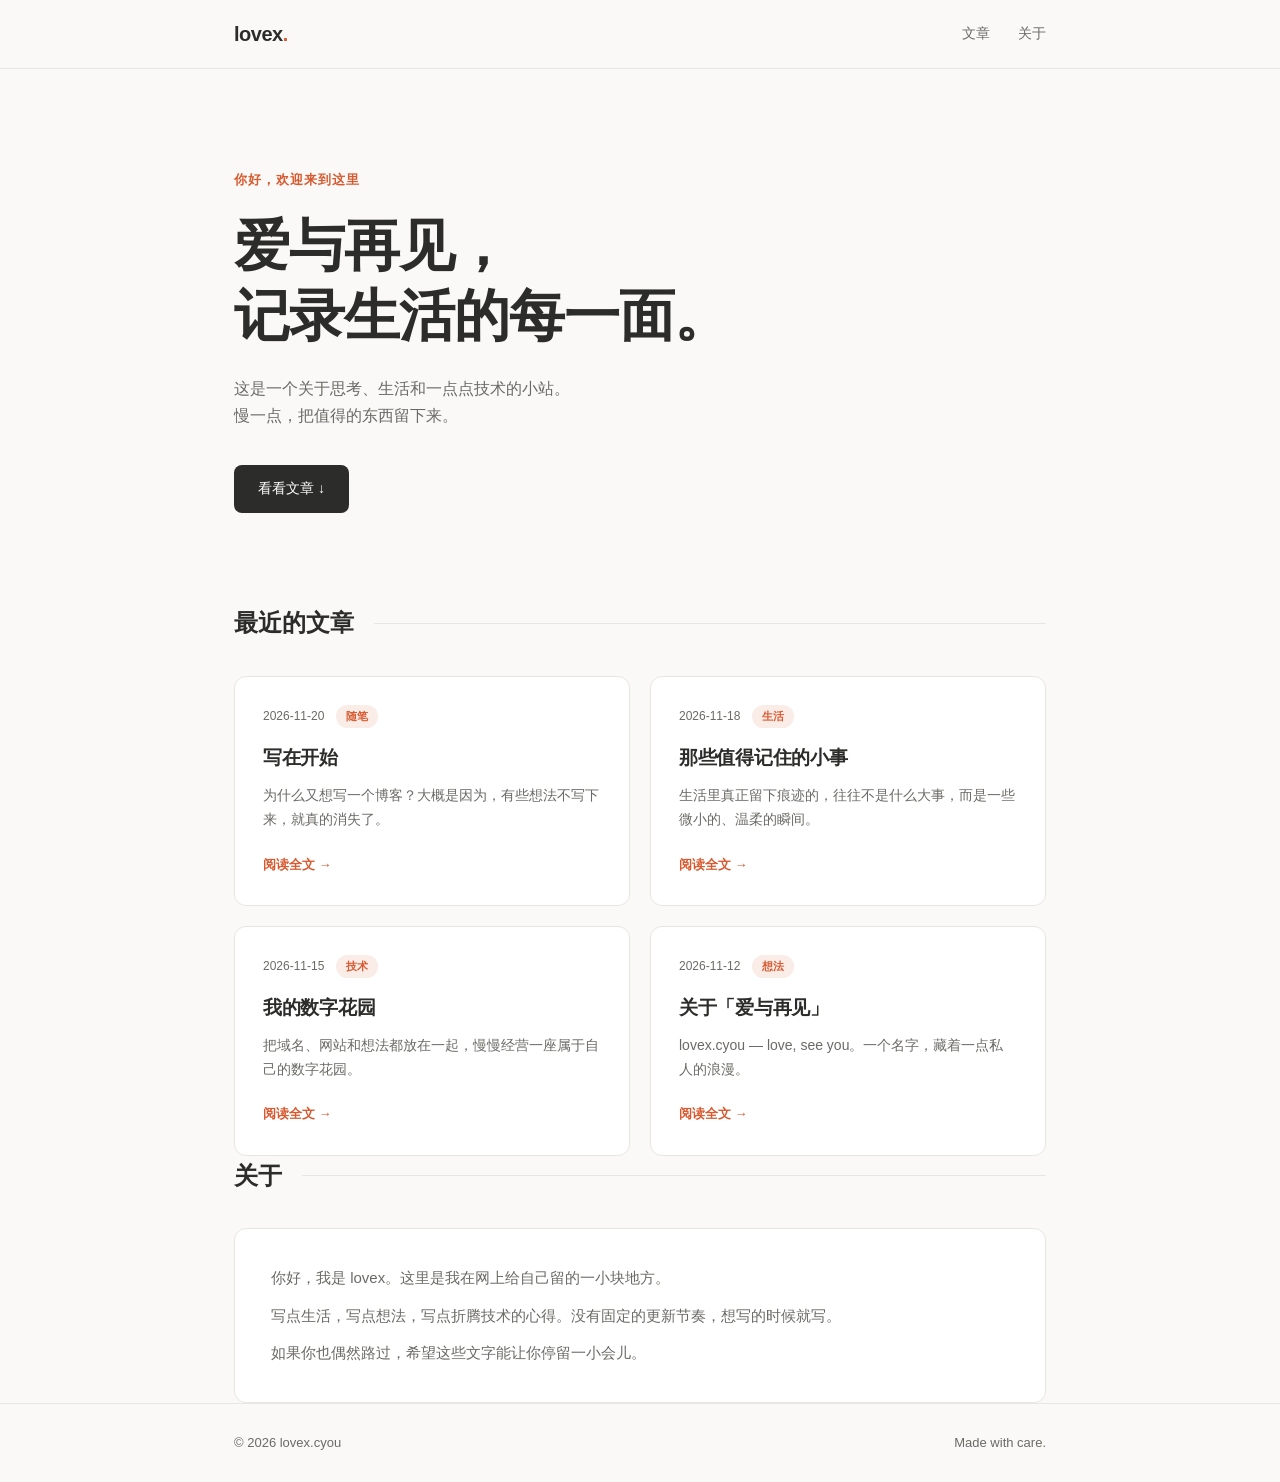
==== index.html @ 2dc6c667 "Add files via upload" ====
<!DOCTYPE html>
<html lang="zh-CN">
<head>
  <meta charset="UTF-8">
  <meta name="viewport" content="width=device-width, initial-scale=1.0">
  <title>lovex · 爱与再见</title>
  <meta name="description" content="lovex 的个人博客，记录生活、想法与值得记住的瞬间。">
  <link rel="stylesheet" href="style.css">
</head>
<body>
  <header class="site-header">
    <div class="container header-inner">
      <a href="#top" class="brand">lovex<span class="brand-dot">.</span></a>
      <nav class="nav">
        <a href="#posts">文章</a>
        <a href="#about">关于</a>
      </nav>
    </div>
  </header>

  <main id="top">
    <section class="hero container">
      <p class="hero-eyebrow">你好，欢迎来到这里</p>
      <h1 class="hero-title">爱与再见，<br>记录生活的每一面。</h1>
      <p class="hero-desc">这是一个关于思考、生活和一点点技术的小站。<br>慢一点，把值得的东西留下来。</p>
      <a href="#posts" class="hero-btn">看看文章 ↓</a>
    </section>

    <section id="posts" class="posts container">
      <div class="section-heading">
        <h2>最近的文章</h2>
        <span class="section-line"></span>
      </div>
      <div class="post-grid">
        <article class="post-card">
          <div class="post-meta"><time>2026-11-20</time><span class="tag">随笔</span></div>
          <h3>写在开始</h3>
          <p>为什么又想写一个博客？大概是因为，有些想法不写下来，就真的消失了。</p>
          <a href="#" class="read-more">阅读全文 →</a>
        </article>
        <article class="post-card">
          <div class="post-meta"><time>2026-11-18</time><span class="tag">生活</span></div>
          <h3>那些值得记住的小事</h3>
          <p>生活里真正留下痕迹的，往往不是什么大事，而是一些微小的、温柔的瞬间。</p>
          <a href="#" class="read-more">阅读全文 →</a>
        </article>
        <article class="post-card">
          <div class="post-meta"><time>2026-11-15</time><span class="tag">技术</span></div>
          <h3>我的数字花园</h3>
          <p>把域名、网站和想法都放在一起，慢慢经营一座属于自己的数字花园。</p>
          <a href="#" class="read-more">阅读全文 →</a>
        </article>
        <article class="post-card">
          <div class="post-meta"><time>2026-11-12</time><span class="tag">想法</span></div>
          <h3>关于「爱与再见」</h3>
          <p>lovex.cyou — love, see you。一个名字，藏着一点私人的浪漫。</p>
          <a href="#" class="read-more">阅读全文 →</a>
        </article>
      </div>
    </section>

    <section id="about" class="about container">
      <div class="section-heading">
        <h2>关于</h2>
        <span class="section-line"></span>
      </div>
      <div class="about-box">
        <p>你好，我是 lovex。这里是我在网上给自己留的一小块地方。</p>
        <p>写点生活，写点想法，写点折腾技术的心得。没有固定的更新节奏，想写的时候就写。</p>
        <p>如果你也偶然路过，希望这些文字能让你停留一小会儿。</p>
      </div>
    </section>
  </main>

  <footer class="site-footer">
    <div class="container footer-inner">
      <span>© 2026 lovex.cyou</span>
      <span>Made with care.</span>
    </div>
  </footer>
</body>
</html>
---- style.css ----
:root {
  --bg: #faf9f7;
  --card: #ffffff;
  --text: #2c2c2a;
  --muted: #6b6a66;
  --accent: #d85a30;
  --accent-soft: #faece7;
  --border: #e8e6e1;
  --radius: 12px;
}

* { margin: 0; padding: 0; box-sizing: border-box; }

html { scroll-behavior: smooth; }

body {
  font-family: -apple-system, BlinkMacSystemFont, "Segoe UI", "PingFang SC", "Hiragino Sans GB", "Microsoft YaHei", sans-serif;
  background: var(--bg);
  color: var(--text);
  line-height: 1.7;
  -webkit-font-smoothing: antialiased;
}

.container { max-width: 860px; margin: 0 auto; padding: 0 24px; }

.site-header {
  position: sticky;
  top: 0;
  background: rgba(250, 249, 247, 0.9);
  backdrop-filter: blur(10px);
  border-bottom: 1px solid var(--border);
  z-index: 10;
}

.header-inner {
  display: flex;
  justify-content: space-between;
  align-items: center;
  height: 68px;
}

.brand {
  font-size: 20px;
  font-weight: 700;
  letter-spacing: -0.5px;
  color: var(--text);
  text-decoration: none;
}

.brand-dot { color: var(--accent); }

.nav { display: flex; gap: 28px; }

.nav a {
  font-size: 14px;
  color: var(--muted);
  text-decoration: none;
  transition: color 0.2s;
}

.nav a:hover { color: var(--accent); }

.hero { padding: 100px 24px 90px; }

.hero-eyebrow {
  font-size: 13px;
  color: var(--accent);
  font-weight: 600;
  letter-spacing: 1px;
  margin-bottom: 20px;
}

.hero-title {
  font-size: clamp(36px, 6vw, 56px);
  line-height: 1.25;
  font-weight: 700;
  letter-spacing: -1px;
  margin-bottom: 24px;
}

.hero-desc {
  font-size: 16px;
  color: var(--muted);
  margin-bottom: 36px;
}

.hero-btn {
  display: inline-block;
  background: var(--text);
  color: #fff;
  font-size: 14px;
  text-decoration: none;
  padding: 12px 24px;
  border-radius: 8px;
  transition: transform 0.2s, background 0.2s;
}

.hero-btn:hover { background: var(--accent); transform: translateY(-2px); }

section { padding-bottom: 80px; }

.section-heading {
  display: flex;
  align-items: center;
  gap: 20px;
  margin-bottom: 32px;
}

.section-heading h2 {
  font-size: 24px;
  font-weight: 700;
  white-space: nowrap;
}

.section-line { flex: 1; height: 1px; background: var(--border); }

.post-grid {
  display: grid;
  grid-template-columns: repeat(2, 1fr);
  gap: 20px;
}

.post-card {
  background: var(--card);
  border: 1px solid var(--border);
  border-radius: var(--radius);
  padding: 28px;
  transition: transform 0.2s, box-shadow 0.2s;
}

.post-card:hover {
  transform: translateY(-4px);
  box-shadow: 0 12px 32px rgba(0, 0, 0, 0.06);
}

.post-meta {
  display: flex;
  align-items: center;
  gap: 12px;
  font-size: 12px;
  color: var(--muted);
  margin-bottom: 14px;
}

.tag {
  background: var(--accent-soft);
  color: var(--accent);
  padding: 2px 10px;
  border-radius: 20px;
  font-size: 11px;
  font-weight: 600;
}

.post-card h3 {
  font-size: 19px;
  font-weight: 700;
  margin-bottom: 10px;
  letter-spacing: -0.3px;
}

.post-card p {
  font-size: 14px;
  color: var(--muted);
  margin-bottom: 18px;
}

.read-more {
  font-size: 13px;
  color: var(--accent);
  text-decoration: none;
  font-weight: 600;
}

.read-more:hover { text-decoration: underline; }

.about-box {
  background: var(--card);
  border: 1px solid var(--border);
  border-radius: var(--radius);
  padding: 36px;
  font-size: 15px;
  color: var(--muted);
}

.about-box p { margin-bottom: 12px; }
.about-box p:last-child { margin-bottom: 0; }

.site-footer {
  border-top: 1px solid var(--border);
  padding: 28px 0;
}

.footer-inner {
  display: flex;
  justify-content: space-between;
  font-size: 13px;
  color: var(--muted);
}

@media (max-width: 640px) {
  .hero { padding: 70px 24px 60px; }
  .post-grid { grid-template-columns: 1fr; }
  .header-inner { height: 60px; }
}
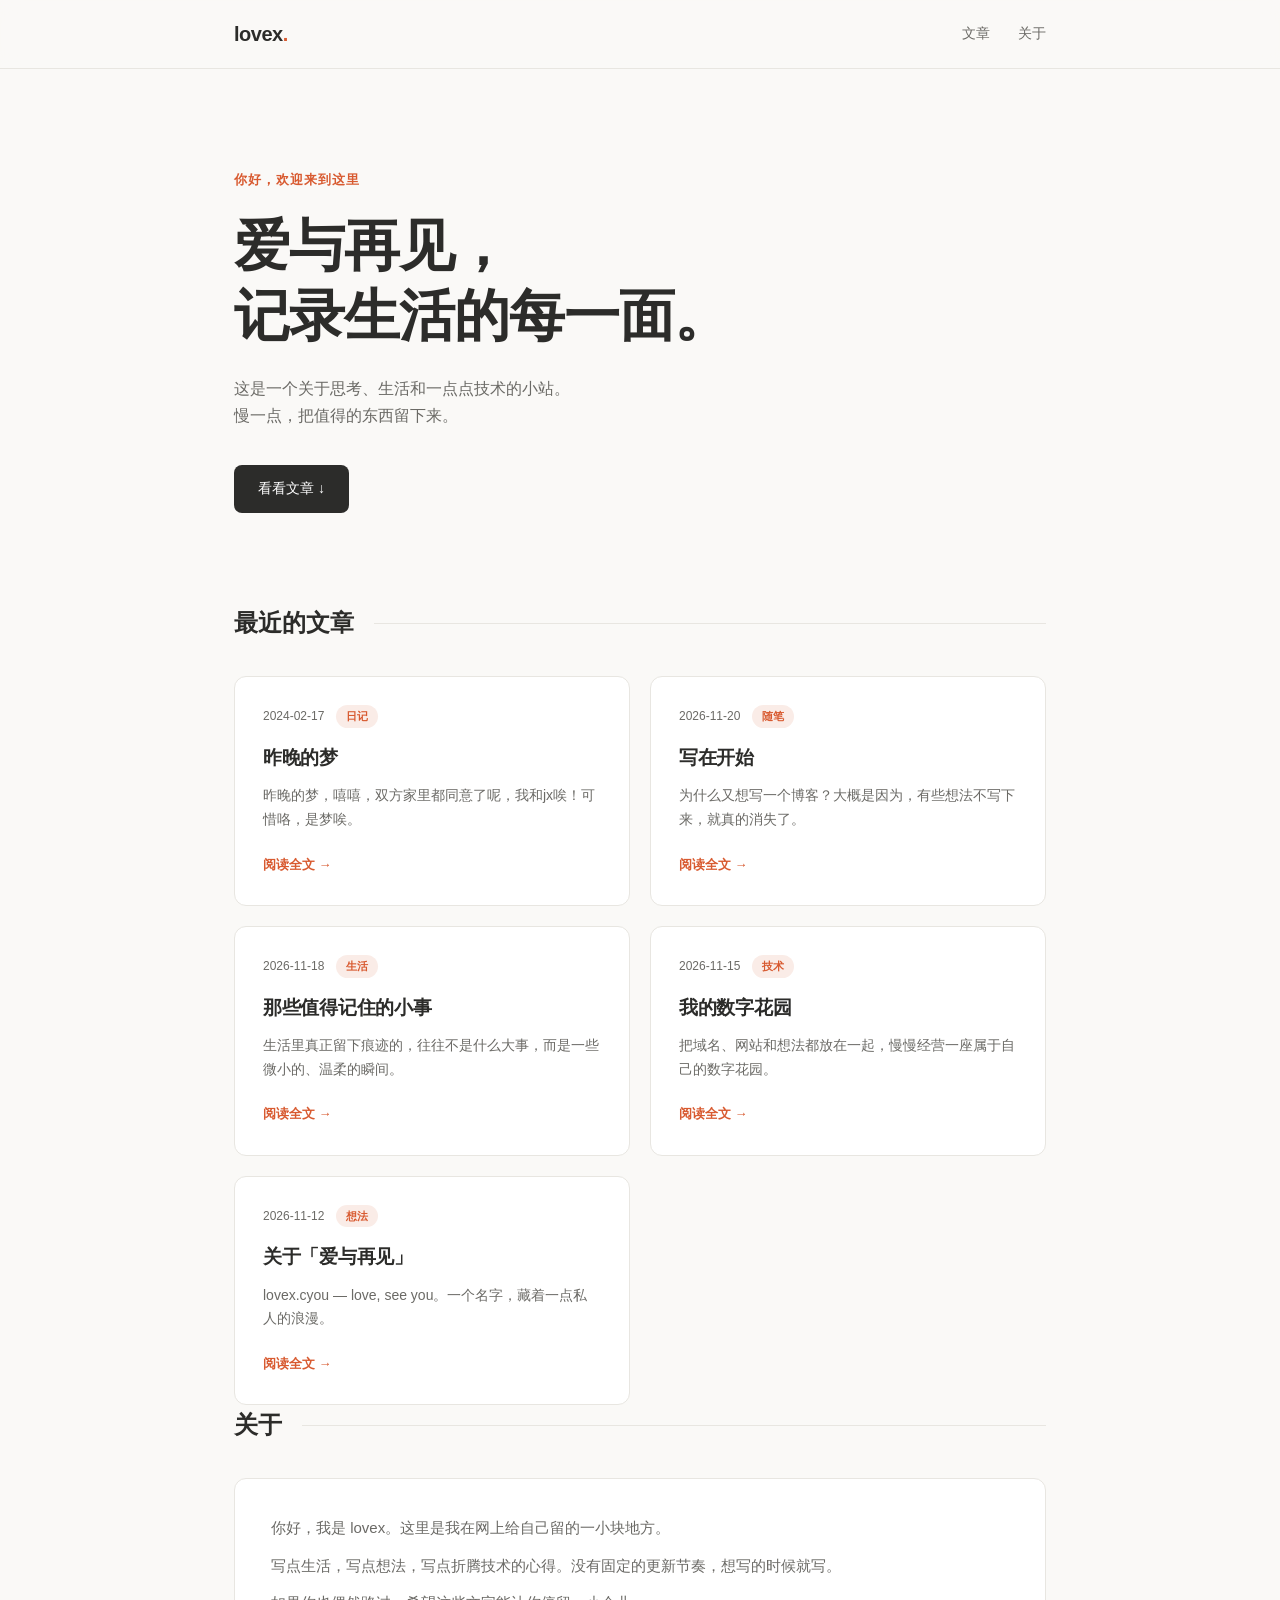
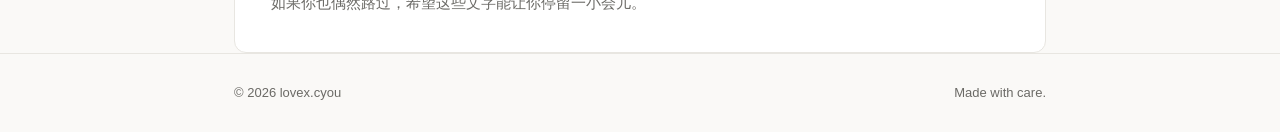
==== commit ea5de335: "Add files via upload" ====
--- a/index.html
+++ b/index.html
@@ -33,28 +33,34 @@
       </div>
       <div class="post-grid">
         <article class="post-card">
+          <div class="post-meta"><time>2024-02-17</time><span class="tag">日记</span></div>
+          <h3>昨晚的梦</h3>
+          <p>昨晚的梦，嘻嘻，双方家里都同意了呢，我和jx唉！可惜咯，是梦唉。</p>
+          <a href="posts/dream.html" class="read-more">阅读全文 →</a>
+        </article>
+        <article class="post-card">
           <div class="post-meta"><time>2026-11-20</time><span class="tag">随笔</span></div>
           <h3>写在开始</h3>
           <p>为什么又想写一个博客？大概是因为，有些想法不写下来，就真的消失了。</p>
-          <a href="#" class="read-more">阅读全文 →</a>
+          <a href="posts/start.html" class="read-more">阅读全文 →</a>
         </article>
         <article class="post-card">
           <div class="post-meta"><time>2026-11-18</time><span class="tag">生活</span></div>
           <h3>那些值得记住的小事</h3>
           <p>生活里真正留下痕迹的，往往不是什么大事，而是一些微小的、温柔的瞬间。</p>
-          <a href="#" class="read-more">阅读全文 →</a>
+          <a href="posts/moments.html" class="read-more">阅读全文 →</a>
         </article>
         <article class="post-card">
           <div class="post-meta"><time>2026-11-15</time><span class="tag">技术</span></div>
           <h3>我的数字花园</h3>
           <p>把域名、网站和想法都放在一起，慢慢经营一座属于自己的数字花园。</p>
-          <a href="#" class="read-more">阅读全文 →</a>
+          <a href="posts/garden.html" class="read-more">阅读全文 →</a>
         </article>
         <article class="post-card">
           <div class="post-meta"><time>2026-11-12</time><span class="tag">想法</span></div>
           <h3>关于「爱与再见」</h3>
           <p>lovex.cyou — love, see you。一个名字，藏着一点私人的浪漫。</p>
-          <a href="#" class="read-more">阅读全文 →</a>
+          <a href="posts/meaning.html" class="read-more">阅读全文 →</a>
         </article>
       </div>
     </section>
--- a/style.css
+++ b/style.css
@@ -197,6 +197,60 @@
   color: var(--muted);
 }
 
+.article { padding-top: 60px; padding-bottom: 80px; }
+
+.back-link {
+  display: inline-block;
+  font-size: 13px;
+  color: var(--muted);
+  text-decoration: none;
+  margin-bottom: 32px;
+}
+
+.back-link:hover { color: var(--accent); }
+
+.article-meta {
+  display: flex;
+  align-items: center;
+  gap: 12px;
+  font-size: 13px;
+  color: var(--muted);
+  margin-bottom: 16px;
+}
+
+.article-title {
+  font-size: clamp(30px, 5vw, 42px);
+  font-weight: 700;
+  letter-spacing: -1px;
+  line-height: 1.3;
+  margin-bottom: 40px;
+}
+
+.article-body {
+  font-size: 16px;
+  line-height: 1.9;
+  color: #3d3c39;
+}
+
+.article-body p { margin-bottom: 22px; }
+
+.article-nav {
+  display: flex;
+  justify-content: space-between;
+  gap: 20px;
+  margin-top: 60px;
+  padding-top: 28px;
+  border-top: 1px solid var(--border);
+}
+
+.article-nav a {
+  font-size: 14px;
+  color: var(--accent);
+  text-decoration: none;
+}
+
+.article-nav a:hover { text-decoration: underline; }
+
 @media (max-width: 640px) {
   .hero { padding: 70px 24px 60px; }
   .post-grid { grid-template-columns: 1fr; }
